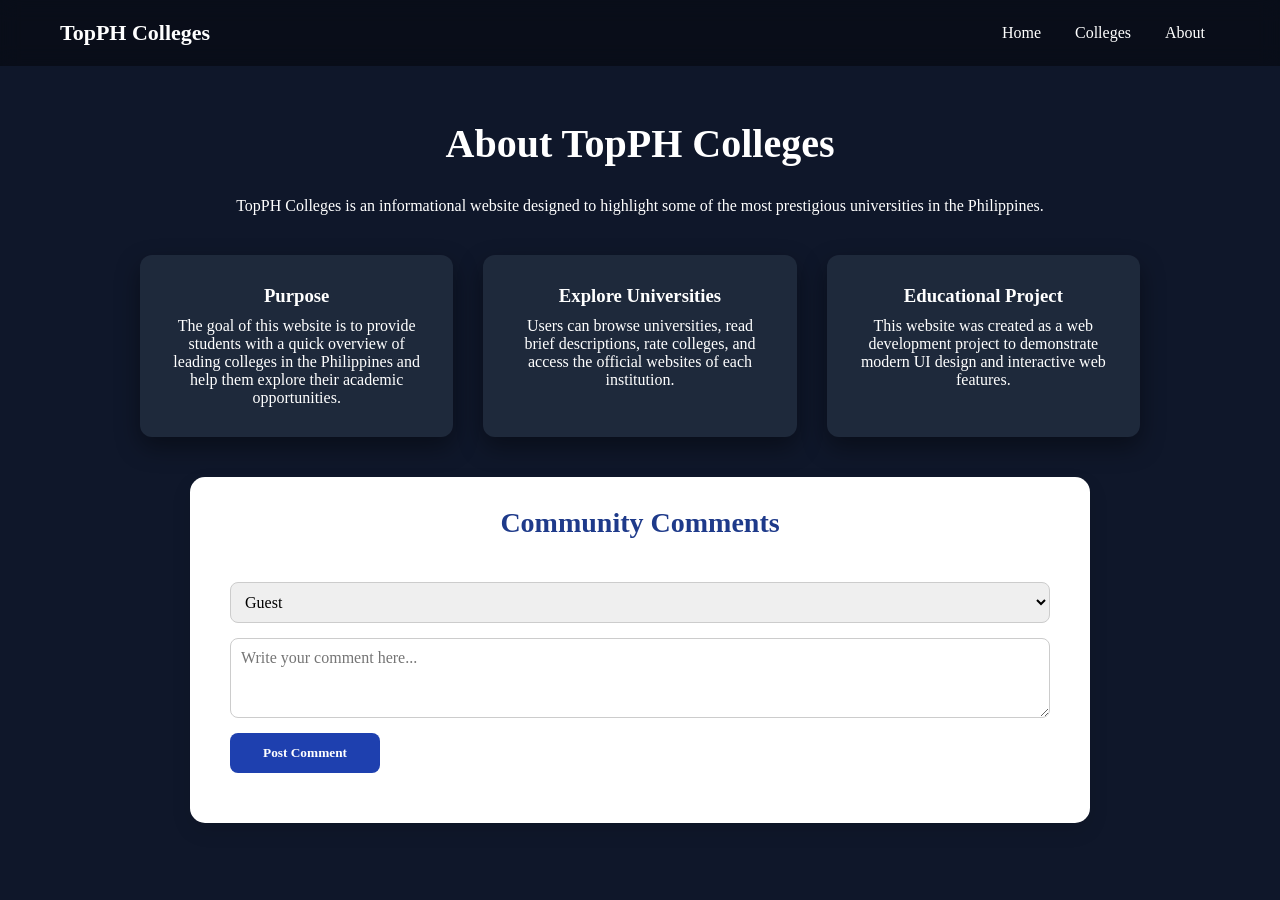
==== about.html @ 7e0b2069 "Add files via upload" ====
<!DOCTYPE html>
<html>

<head>

<title>About | TopPH Colleges</title>

<link rel="stylesheet" href="style.css">

</head>

<body>

<header>

<div class="logo">TopPH Colleges</div>

<nav>
<a href="index.html">Home</a>
<a href="colleges.html">Colleges</a>
<a href="about.html">About</a>
</nav>

</header>


<section class="about-container">

<h1>About TopPH Colleges</h1>

<p>
TopPH Colleges is an informational website designed to highlight
some of the most prestigious universities in the Philippines.
</p>

<div class="about-grid">

<div class="about-card">

<h3>Purpose</h3>

<p>
The goal of this website is to provide students with a quick overview
of leading colleges in the Philippines and help them explore
their academic opportunities.
</p>

</div>

<div class="about-card">

<h3>Explore Universities</h3>

<p>
Users can browse universities, read brief descriptions,
rate colleges, and access the official websites of each institution.
</p>

</div>

<div class="about-card">

<h3>Educational Project</h3>

<p>
This website was created as a web development project to demonstrate
modern UI design and interactive web features.
</p>

</div>

</div>

<section class="comments-section">
    <h2>Community Comments</h2>

    <div class="comment-form">
        <label for="username">Username:</label>
        <select id="username">
            <option value="Guest">Guest</option>
            <option value="Anonymous">Anonymous</option>
        </select>

        <textarea id="commentInput" placeholder="Write your comment here..."></textarea>
        <button id="postCommentBtn">Post Comment</button>
    </div>

    <ul id="commentList"></ul>
</section>

<script>
document.addEventListener("DOMContentLoaded", function() {
    const postBtn = document.getElementById("postCommentBtn");
    const commentInput = document.getElementById("commentInput");
    const usernameSelect = document.getElementById("username");
    const commentList = document.getElementById("commentList");

    // Load comments from localStorage on page load
    let comments = JSON.parse(localStorage.getItem("comments")) || [];

    function renderComments() {
        commentList.innerHTML = "";
        comments.forEach(c => {
            const li = document.createElement("li");
            li.innerHTML = `<strong>${c.username}</strong> <span class="timestamp">${c.time}</span>: ${c.text}`;
            commentList.appendChild(li);
        });
    }

    // Initial render
    renderComments();

    // Add new comment
    postBtn.addEventListener("click", function() {
        const username = usernameSelect.value;
        const text = commentInput.value.trim();
        if(text === "") return;

        const timestamp = new Date().toLocaleString();
        comments.push({ username, text, time: timestamp });

        // Save to localStorage
        localStorage.setItem("comments", JSON.stringify(comments));

        // Render updated list
        renderComments();

        // Clear input
        commentInput.value = "";
        commentInput.focus();
    });
});
</script>

</body>

</html>
---- style.css ----
*{
margin:0;
padding:0;
box-sizing:border-box;
font-family:Segoe UI;
}

body{
background:#0f172a;
color:white;
}

/* NAVBAR */

header{
display:flex;
justify-content:space-between;
align-items:center;
padding:20px 60px;
background:rgba(0,0,0,0.4);
backdrop-filter:blur(10px);
position:fixed;
width:100%;
z-index:10;
}

.logo{
font-size:22px;
font-weight:bold;
}

nav a{
margin:0 15px;
text-decoration:none;
color:white;
font-weight:500;
}

.search{
padding:6px 10px;
border-radius:6px;
border:none;
}

/* HERO */

.hero{
height:100vh;
background-image:url("bg.jpg");
background-size:cover;
background-position:center;
display:flex;
align-items:center;
justify-content:center;
text-align:center;
}

.hero-content{
background:rgba(0,0,0,0.5);
padding:40px;
border-radius:10px;
}

.hero h1{
font-size:48px;
margin-bottom:15px;
}

.btn{
display:inline-block;
margin-top:15px;
padding:12px 25px;
background:#3b82f6;
color:white;
border-radius:8px;
text-decoration:none;
}

/* PREVIEW */

.preview{
padding:100px 80px;
}

.preview-grid{
display:grid;
grid-template-columns:repeat(3,1fr);
gap:30px;
}

.preview-card{
background:#1e293b;
padding:30px;
border-radius:10px;
transition:0.3s;
}

.preview-card:hover{
transform:translateY(-8px);
}

/* COLLEGE PAGE */

.colleges-section{
padding:120px 80px;
}

.college-grid{
display:grid;
grid-template-columns:repeat(2,1fr);
gap:30px;
}

.college-card{
background:#1e293b;
padding:30px;
border-radius:10px;
cursor:pointer;
transition:0.3s;
}

.college-card:hover{
transform:scale(1.03);
}

.description{
display:none;
margin-top:10px;
color:#cbd5f5;
}

.stars{
margin-top:10px;
font-size:20px;
}

.light{
background:white;
color:black;
}

.light .college-card{
background:#f1f1f1;
color:black;
}

.center-text {
  text-align: center;
}

/* Slideshow container */
.slideshow{
    width:100%;
    max-width:1000px;
    margin:50px auto;
    position:relative;
    overflow:hidden;
    border-radius:15px;
    box-shadow:0px 10px 25px rgba(0,0,0,0.5);
}

/* Slides */
.slides-container{
    position:relative;
    width:100%;
}

.slide{
    display:none;
    position:relative;
}

.slide.active{
    display:block;
}

.slide img{
    width:100%;
    display:block;
    border-radius:15px;
}

/* Caption */
.slide-caption{
    position:absolute;
    bottom:15px;
    left:20px;
    color:white;
    background:rgba(0,0,0,0.5);
    padding:8px 15px;
    border-radius:8px;
    font-weight:bold;
}

/* Controls */
.slideshow-controls{
    position:absolute;
    width:100%;
    top:50%;
    transform:translateY(-50%);
    display:flex;
    justify-content:space-between;
    padding:0 15px;
}

.slideshow-controls span{
    cursor:pointer;
    font-size:30px;
    color:white;
    background:rgba(0,0,0,0.3);
    padding:5px 10px;
    border-radius:8px;
    user-select:none;
    transition:0.3s;
}

.slideshow-controls span:hover{
    background:rgba(0,0,0,0.6);
}

.college-page{
padding-top:120px;
text-align:center;
}

.title{
font-size:40px;
margin-bottom:20px;
}

#searchBar{
padding:12px;
width:300px;
border-radius:8px;
border:none;
margin-bottom:40px;
}

/* GRID */

.college-grid{

display:grid;

grid-template-columns:repeat(auto-fit,minmax(250px,1fr));

gap:30px;

padding:40px 80px;

}


/* CARDS */

.college-card{

background:linear-gradient(145deg,#1e293b,#0f172a);

padding:30px;

border-radius:15px;

text-align:left;

transition:0.3s;

box-shadow:0px 10px 25px rgba(0,0,0,0.4);

cursor:pointer;

}


.college-card:hover{

transform:translateY(-10px) scale(1.02);

box-shadow:0px 20px 40px rgba(0,0,0,0.6);

}


.college-card h2{

margin-bottom:10px;

font-size:20px;

}


.college-card p{

color:#cbd5e1;

font-size:15px;

margin-bottom:15px;

}


/* STARS */

.stars{

font-size:20px;

color:#facc15;

}

.about-container{

padding-top:120px;

text-align:center;

max-width:1000px;

margin:auto;

}

.about-container h1{

font-size:40px;

margin-bottom:30px;

}

.about-grid{

display:grid;

grid-template-columns:repeat(auto-fit,minmax(250px,1fr));

gap:30px;

margin-top:40px;

}

.about-card{

background:#1e293b;

padding:30px;

border-radius:12px;

box-shadow:0px 10px 25px rgba(0,0,0,0.4);

transition:0.3s;

}

.about-card:hover{

transform:translateY(-8px);

}

.about-card h3{

margin-bottom:10px;

}

/* Comments Section */
.comments-section {
    max-width: 900px;
    margin: 40px auto;
    background-color: #ffffff;
    padding: 30px 40px;
    border-radius: 15px;
    box-shadow: 0 8px 20px rgba(0,0,0,0.1);
}

.comments-section h2 {
    font-size: 28px;
    font-weight: 700;
    margin-bottom: 20px;
    color: #1e3a8a;
}

.comment-form {
    display: flex;
    flex-direction: column;
    margin-bottom: 20px;
}

.comment-form label {
    font-weight: 600;
    margin-bottom: 5px;
}

.comment-form select,
.comment-form textarea {
    padding: 10px;
    font-size: 16px;
    margin-bottom: 15px;
    border-radius: 8px;
    border: 1px solid #ccc;
    resize: vertical;
}

.comment-form textarea {
    min-height: 80px;
}

.comment-form button {
    width: 150px;
    background-color: #1e40af;
    color: white;
    border: none;
    padding: 12px 20px;
    font-weight: 600;
    border-radius: 8px;
    cursor: pointer;
    transition: 0.3s;
}

.comment-form button:hover {
    background-color: #3b82f6;
    transform: translateY(-2px);
}

#commentList {
    list-style: none;
    padding: 0;
}

#commentList li {
    background-color: #000000;
    padding: 12px 15px;
    border-radius: 10px;
    margin-bottom: 10px;
}

#commentList li .timestamp {
    font-size: 12px;
    color: #ffffff;
    margin-left: 10px;
}

.search-wrapper {
    display: flex;
    justify-content: center;
    margin: 25px 0;
}

.search-box {
    position: relative;
    width: 350px;
}

#searchInput {
    width: 100%;
    padding: 12px;
    border-radius: 30px;
    border: 2px solid #1e3a8a;
    font-size: 16px;
    outline: none;
}

.dropdown {
    position: absolute;
    width: 100%;
    background: rgb(0, 0, 0);
    border-radius: 10px;
    box-shadow: 0 5px 15px rgba(0,0,0,0.1);
    margin-top: 5px;
    max-height: 250px;
    overflow-y: auto;
    display: none;
    z-index: 999;
}

.dropdown-item {
    padding: 10px 15px;
    cursor: pointer;
}

.dropdown-item:hover {
    background: #ffffff;
}

.highlight {
    background-color: yellow;
    font-weight: bold;
}

.university-page{
    max-width:800px;
    margin:auto;
    padding-top:120px;
    text-align:center;
}

.university-page h1{
    font-size:36px;
    margin-bottom:20px;
}

.university-page p{
    font-size:16px;
    margin-bottom:15px;
}

.university-page ul{
    text-align:left;
    list-style:none;
    padding:0;
    margin-bottom:20px;
}

.university-page ul li{
    margin-bottom:8px;
}

.visit-btn{
    display:inline-block;
    padding:12px 25px;
    background:#3b82f6;
    color:white;
    text-decoration:none;
    border-radius:8px;
    font-weight:600;
    transition:0.3s;
}

.visit-btn:hover{
    background:#2563eb;
    transform:scale(1.05);
}
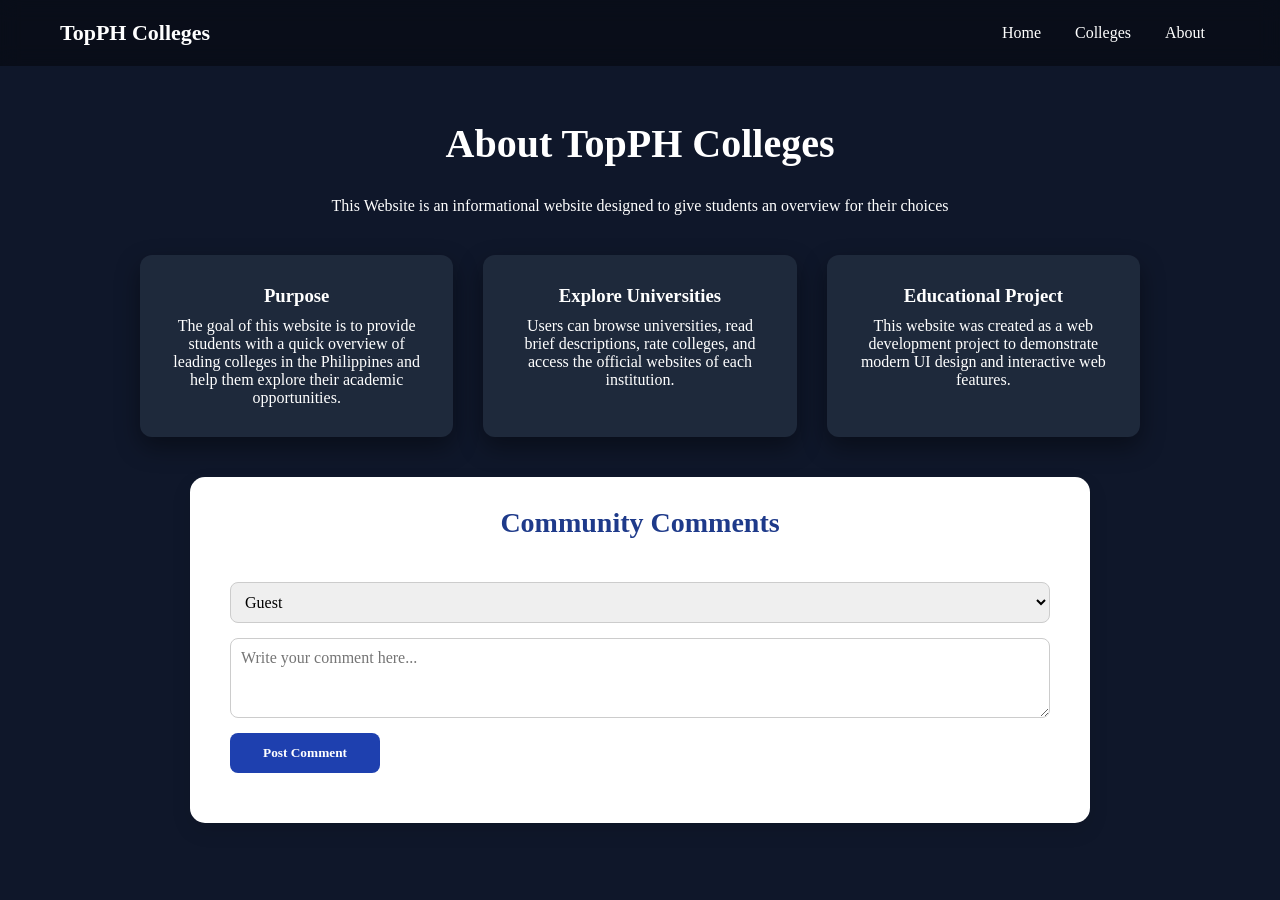
==== commit cd71d659: "Add files via upload" ====
--- a/about.html
+++ b/about.html
@@ -29,8 +29,7 @@
 <h1>About TopPH Colleges</h1>
 
 <p>
-TopPH Colleges is an informational website designed to highlight
-some of the most prestigious universities in the Philippines.
+This Website is an informational website designed to give students an overview for their choices
 </p>
 
 <div class="about-grid">
